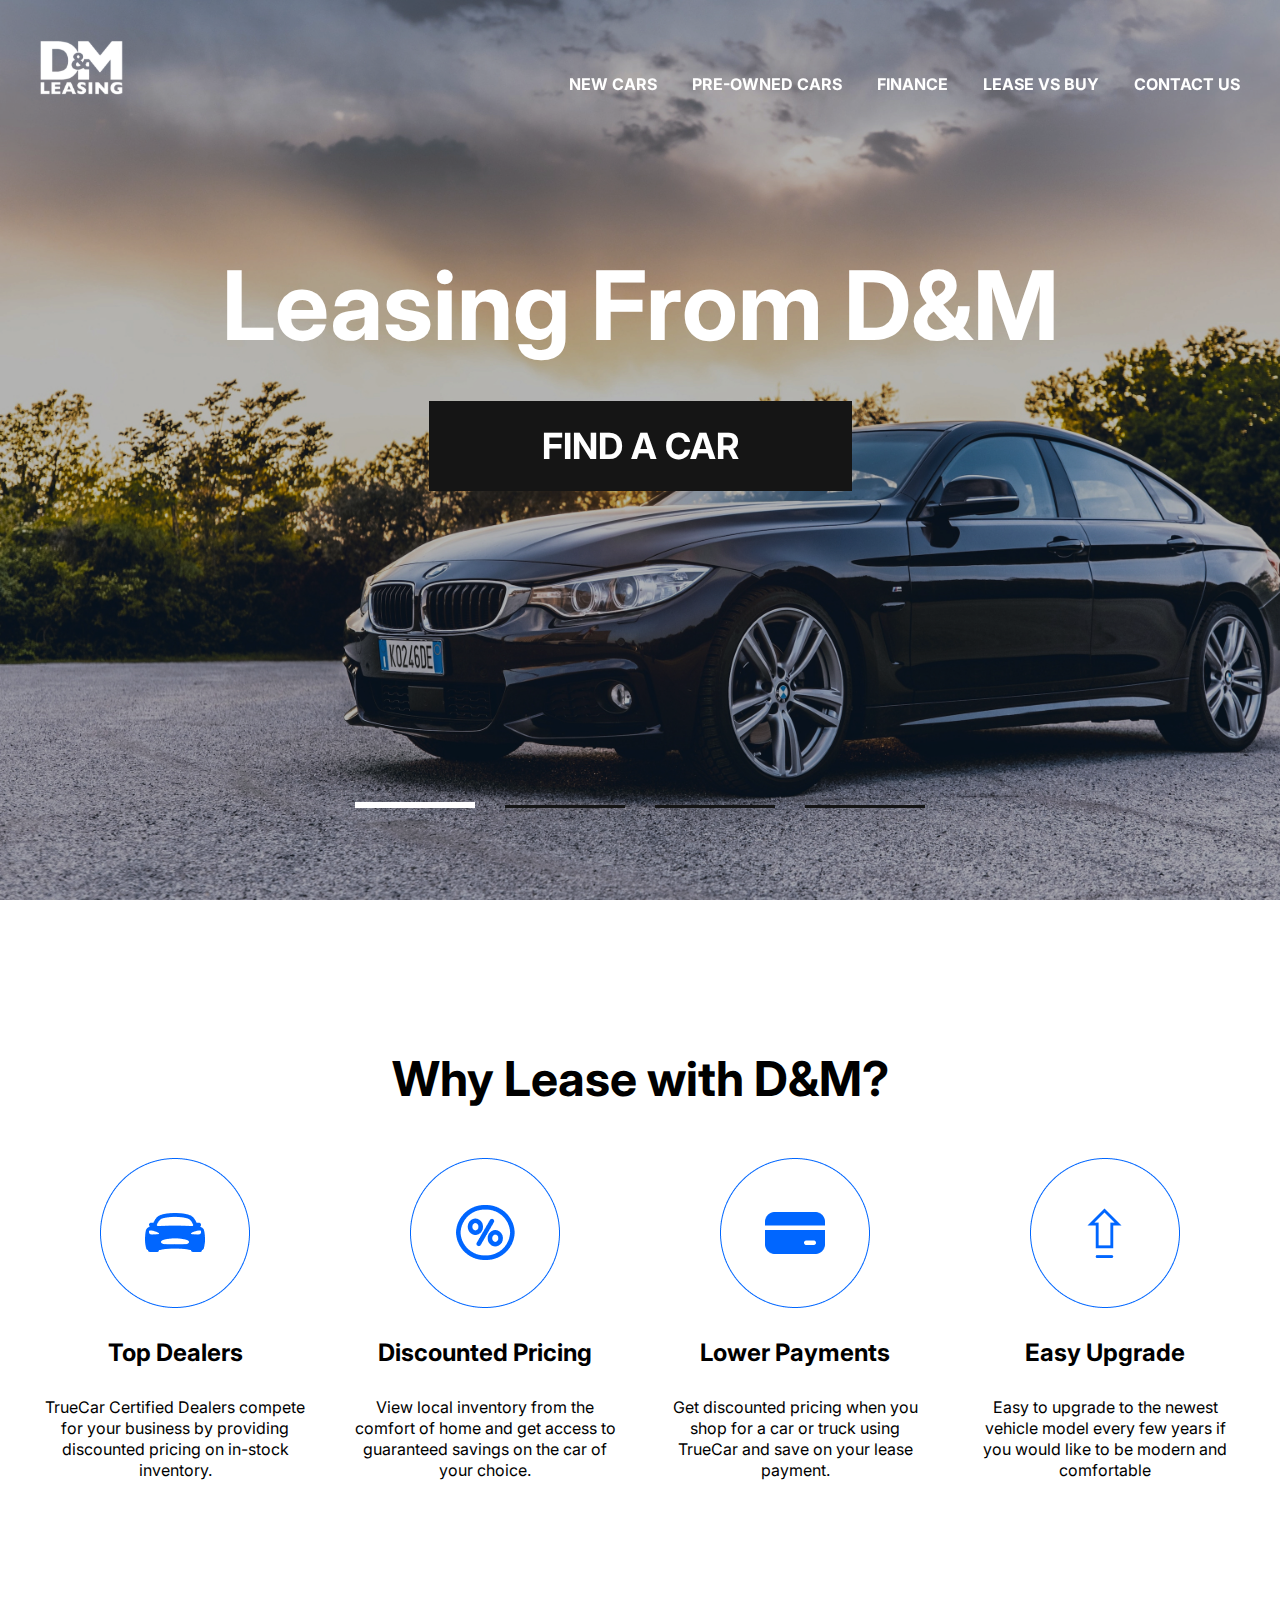
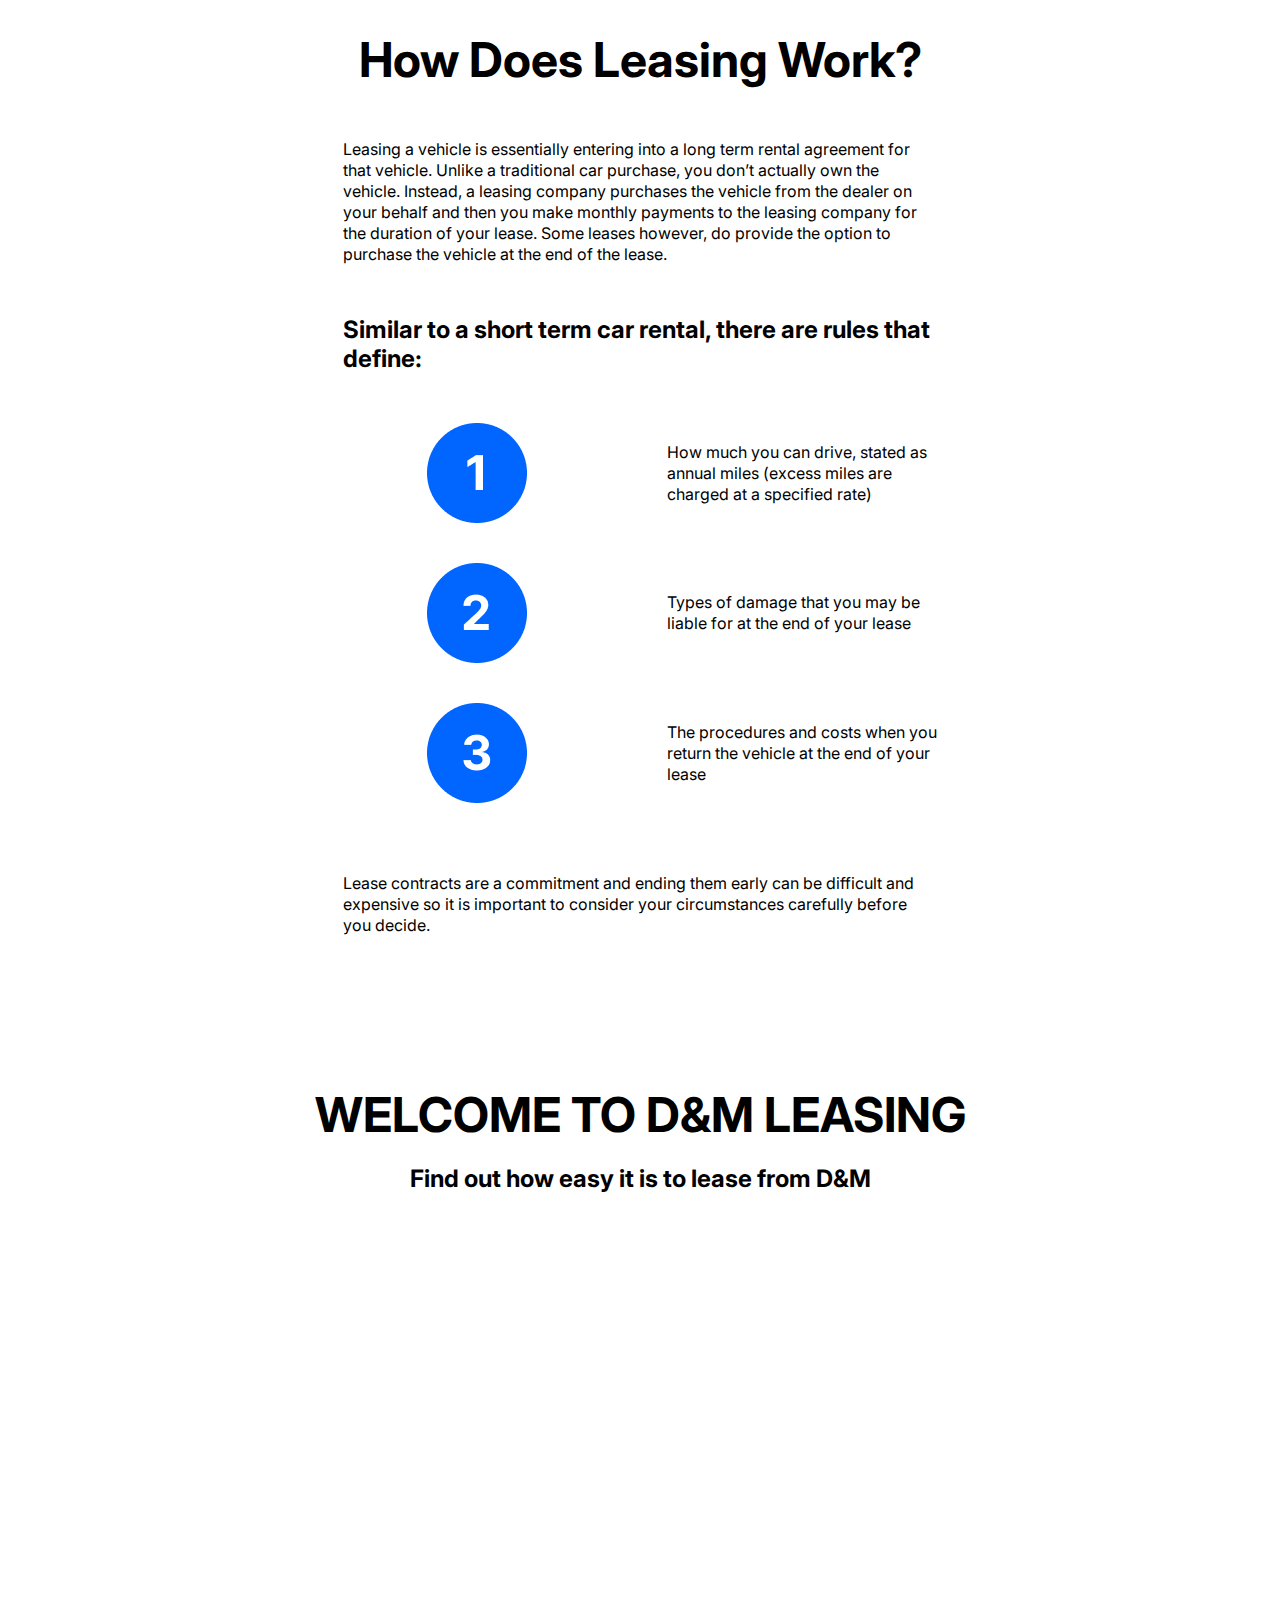
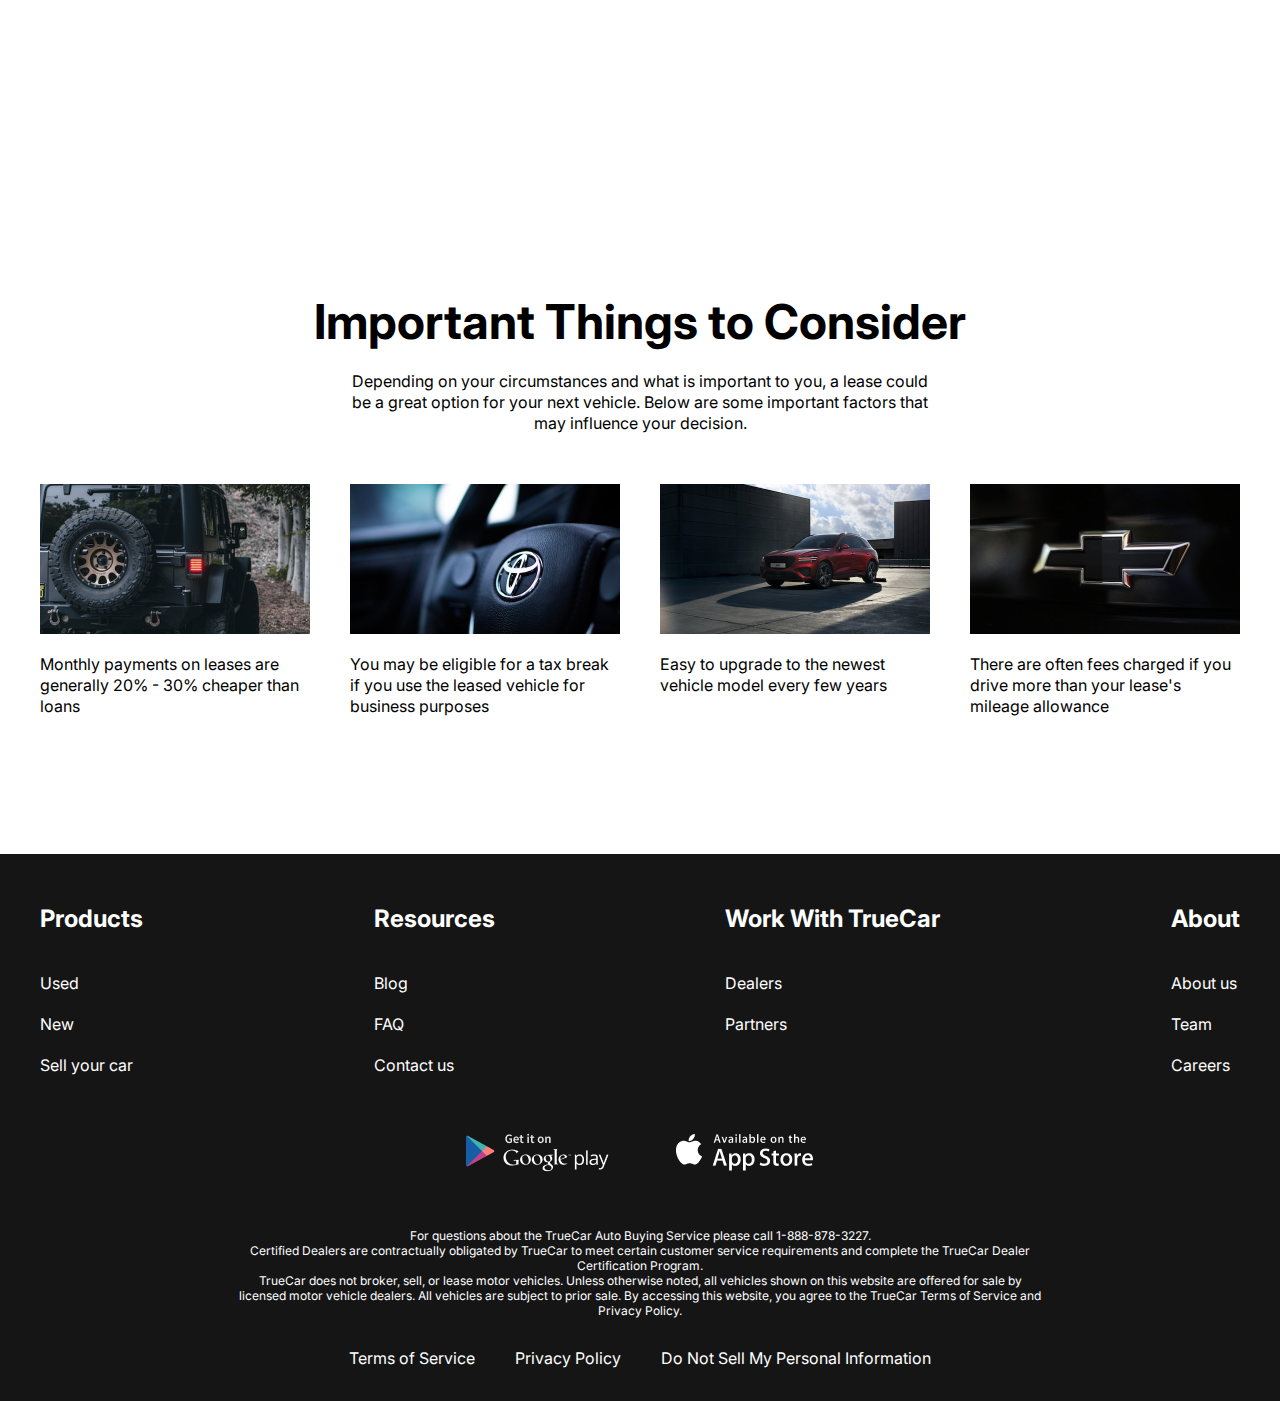
==== index.html @ ffce028c "-_-" ====
<!DOCTYPE html>
<html lang="en">
<head>
    <meta charset="UTF-8">
    <meta http-equiv="X-UA-Compatible" content="IE=edge">
    <meta name="viewport" content="width=device-width, initial-scale=1.0">
    <link rel="preconnect" href="https://fonts.googleapis.com">
    <link rel="preconnect" href="https://fonts.gstatic.com" crossorigin>
    <link href="https://fonts.googleapis.com/css2?family=Inter:wght@400;700&display=swap" rel="stylesheet">
    <link rel="stylesheet" href="css/reset.css">
    <link rel="stylesheet" href="css/slick.css">
    <link rel="stylesheet" href="css/style.css">
    <title>Document</title>
</head>
<body>

    <header class="header header-main">
        <div class="container">
            <div class="header__inner">
                <a href="index.html" class="header__logo">
                    <img src="image/logo.svg" alt="">
                </a>
                <nav class="menu">
                    <button class="burger">
                        <span class="burger__line"></span>
                        <span class="burger__line"></span>
                        <span class="burger__line"></span>
                    </button>
                    <ul class="menu__list">
                        <li class="menu__list-item"><a href="#" class="menu__list-link">NEW CARS</a></li>
                        <li class="menu__list-item"><a href="#" class="menu__list-link">PRE-OWNED CARS</a></li>
                        <li class="menu__list-item"><a href="#" class="menu__list-link">FINANCE</a></li>
                        <li class="menu__list-item"><a href="#" class="menu__list-link">LEASE VS BUY</a></li>
                        <li class="menu__list-item"><a href="#" class="menu__list-link">CONTACT US</a></li>
                    </ul>
                </nav>
            </div>
        </div>
    </header>

    <main>
        <section class="top">
            <div class="container">
                <h1 class="title">Leasing From D&M</h1>
                <a href="#" class="top__link">FIND A CAR</a>
            </div>
        </section>
        <div class="slider">
            <div class="slider-slide" style="background-image: url(image/slider-img.jpg);"></div>
            <div class="slider-slide" style="background-image: url(image/slider-img.jpg);"></div>
            <div class="slider-slide" style="background-image: url(image/slider-img.jpg);"></div>
            <div class="slider-slide" style="background-image: url(image/slider-img.jpg);"></div>
        </div>

        <section class="why-lease">
            <div class="container">
                <h2 class="why-lease__title title-h2">Why Lease with D&M?</h2>
                <div class="why-lease__cards">
                    <div class="why-lease__card">
                        <div class="why-lease__card-img">
                            <img src="image/why-lease-img1.png" alt="">
                        </div>
                        <h3 class="why-lease__card-title">Top Dealers</h3>
                        <p class="why-lease__card-text">
                            TrueCar Certified Dealers compete for your business by providing discounted pricing on in-stock inventory.
                        </p>
                    </div>
                    <div class="why-lease__card">
                        <div class="why-lease__card-img">
                            <img src="image/why-lease-img2.png" alt="">
                        </div>
                        <h3 class="why-lease__card-title">Discounted Pricing</h3>
                        <p class="why-lease__card-text">
                            View local inventory from the comfort of home and get access to guaranteed savings on the car of your choice.
                        </p>
                    </div>
                    <div class="why-lease__card">
                        <div class="why-lease__card-img">
                            <img src="image/why-lease-img3.png" alt="">
                        </div>
                        <h3 class="why-lease__card-title">Lower Payments</h3>
                        <p class="why-lease__card-text">
                            Get discounted pricing when you shop for a car or truck using TrueCar and save on your lease payment.
                        </p>
                    </div>
                    <div class="why-lease__card">
                        <div class="why-lease__card-img">
                            <img src="image/why-lease-img4.png" alt="">
                        </div>
                        <h3 class="why-lease__card-title">Easy Upgrade</h3>
                        <p class="why-lease__card-text">
                            Easy to upgrade to the newest vehicle model every few years if you would like to be modern and comfortable
                        </p>
                    </div>
                </div>
            </div>
        </section>

        <section class="how-does">
            <div class="container">
                <div class="how-does__column">
                    <h2 class="how-does__title title-h2">How Does Leasing Work?</h2>
                    <p class="how-does__text">
                        Leasing a vehicle is essentially entering into a long term rental agreement for that vehicle. Unlike a traditional car purchase, you don’t actually own the vehicle. Instead, a leasing company purchases the vehicle from the dealer on your behalf and then you make monthly payments to the leasing company for the duration of your lease. Some leases however, do provide the option to purchase the vehicle at the end of the lease.
                    </p>
                    <p class="how-does__text-bold">
                        Similar to a short term car rental, there are rules that define:
                    </p>
                    <div class="how-does__column-2">
                        <div class="how-does__row">
                            <div class="how-does__row-img">
                                <img src="image/how-does__row-img1.png" alt="">
                            </div>
                            <div class="how-does__row-text">
                                How much you can drive, stated as annual miles (excess miles are charged at a specified rate)
                            </div>
                        </div>
                        <div class="how-does__row">
                            <div class="how-does__row-img">
                                <img src="image/how-does__row-img2.png" alt="">
                            </div>
                            <div class="how-does__row-text">
                                Types of damage that you may be liable for at the end of your lease
                            </div>
                        </div>
                        <div class="how-does__row">
                            <div class="how-does__row-img">
                                <img src="image/how-does__row-img3.png" alt="">
                            </div>
                            <div class="how-does__row-text">
                                The procedures and costs when you return the vehicle at the end of your lease
                            </div>
                        </div>
                    </div>
                    <p class="how-does__text">
                        Lease contracts are a commitment and ending them early can be difficult and expensive so it is important to consider your circumstances carefully before you decide.
                    </p>
                </div>
            </div>
        </section>

        <section class="welcome">
            <div class="container">
                <div class="welcome__inner">
                    <h2 class="welcome__title title-h2">WELCOME TO D&M LEASING</h2>
                    <p class="welcome__text">
                        Find out how easy it is to lease from D&M
                    </p>
                    <iframe class="video" width="1000px" height="500px" src="https://www.youtube.com/embed/lq149gCzkvE?controls=0" title="Youtube video player" frameborder="0" allow="accelerometer; autoplay; clipboard-write; encrypted-media; gyroscope; picture-in-picture; web-share" allowfullscreen></iframe>
                </div>
            </div>
        </section>
        
        <section class="important">
            <div class="container">
                <div class="important__inner">
                    <h2 class="important__title title-h2">Important Things to Consider</h2>
                    <p class="important__text">
                        Depending on your circumstances and what is important to you, a lease could be a great option for your next vehicle. Below are some important factors that may influence your decision.
                    </p>
                    <div class="important__cards">
                        <div class="important__card">
                            <div class="important__card-img">
                                <img src="image/important-img1.jpg" alt="">
                            </div>
                            <p class="important__card-text">
                                Monthly payments on leases are generally 20% - 30% cheaper than loans
                            </p>
                        </div>
                        <div class="important__card">
                            <div class="important__card-img">
                                <img src="image/important-img2.jpg" alt="">
                            </div>
                            <p class="important__card-text">
                                You may be eligible for a tax break if you use the leased vehicle for business purposes
                            </p>
                        </div>
                        <div class="important__card">
                            <div class="important__card-img">
                                <img src="image/important-img3.jpg" alt="">
                            </div>
                            <p class="important__card-text">
                                Easy to upgrade to the newest vehicle model every few years
                            </p>
                        </div>
                        <div class="important__card">
                            <div class="important__card-img">
                                <img src="image/important-img4.jpg" alt="">
                            </div>
                            <p class="important__card-text">
                                There are often fees charged if you drive more than your lease's mileage allowance
                            </p>
                        </div>
                    </div>
                </div>
            </div>
        </section>

        <footer class="footer">
            <div class="container">
                <div class="footer__inner">
                    <div class="footer__columns">
                        <div class="footer__column">
                            <h4 class="footer__column-title">Products</h4>
                            <ul class="footer__column-list">
                                <li><a href="#" class="footer__products-link">Used</a></li>
                                <li><a href="#" class="footer__products-link">New</a></li>
                                <li><a href="#" class="footer__products-link">Sell your car</a></li>
                            </ul>
                        </div>
                        <div class="footer__column">
                            <h4 class="footer__column-title">Resources</h4>
                            <ul class="footer__column-list">
                                <li><a href="#" class="footer__products-link">Blog</a></li>
                                <li><a href="#" class="footer__products-link">FAQ</a></li>
                                <li><a href="#" class="footer__products-link">Contact us</a></li>
                            </ul>
                        </div>
                        <div class="footer__column">
                            <h4 class="footer__column-title">Work With TrueCar</h4>
                            <ul class="footer__column-list">
                                <li><a href="#" class="footer__products-link">Dealers</a></li>
                                <li><a href="#" class="footer__products-link">Partners</a></li>
                            </ul>
                        </div>
                        <div class="footer__column">
                            <h4 class="footer__column-title">About</h4>
                            <ul class="footer__column-list">
                                <li><a href="#" class="footer__products-link">About us</a></li>
                                <li><a href="#" class="footer__products-link">Team</a></li>
                                <li><a href="#" class="footer__products-link">Careers</a></li>
                            </ul>
                        </div>
                    </div>
                    <div class="download-links">
                        <a href="#">
                            <img src="image/download-links-img1.png" alt="">
                        </a>
                        <a href="#">
                            <img src="image/download-links-img2.png" alt="">
                        </a>
                    </div>
                    <div class="footer__text">
                        <p class="footer__paragraph-1">
                            For questions about the TrueCar Auto Buying Service please call 1-888-878-3227.
                            <br>Certified Dealers are contractually obligated by TrueCar to meet certain customer service requirements and complete the TrueCar Dealer <br>Certification Program.
                        </p>
                        <p class="footer__paragraph-2">
                            TrueCar does not broker, sell, or lease motor vehicles. Unless otherwise noted, all vehicles shown on this website are offered for sale by licensed motor vehicle dealers. All vehicles are subject to prior sale. By accessing this website, you agree to the TrueCar Terms of Service and Privacy Policy.
                        </p>
                    </div>
                    <div class="footer__links">
                        <a href="#" class="footer__link">Terms of Service</a>
                        <a href="#" class="footer__link">Privacy Policy</a>
                        <a href="#" class="footer__link">Do Not Sell My Personal Information</a>
                    </div>
                </div>
            </div>
        </footer>
    </main>
    

    <script src="https://ajax.googleapis.com/ajax/libs/jquery/2.2.0/jquery.min.js"></script>
    <script src="js/slick.min.js"></script>
    <script src="js/script.js"></script>
</body>
</html>
---- css/style.css ----
body{
    font-family: 'Inter', sans-serif;
    font-weight: 400;
    font-size: 16px;
    line-height: 21px;
}

a{
    color: inherit;
}

.container{
    max-width: 1220px;
    padding: 0 10px;
    margin: 0 auto;
}

.header{
    background-color: #151515;
}

.header-main{
    position: absolute;
    background-color: transparent;
    z-index: 6;
    left: 0;
    right: 0;
}

.header__inner{
    padding: 40px 0 45px;
    display: flex;
    justify-content: space-between;
    align-items: flex-end;
}

.menu__list{
    display: flex;
    gap: 35px;
}

.menu__list-active{
    display: flex;
}

.menu__list-link{
    color: #fff;
    text-transform: uppercase;
    transition: all .3s;
    font-weight: 700;
}

.menu__list-link:hover{
    color: #0066FF;
}

.menu__list-link-active{
    color: #0066FF;
}

.burger{
    width: 30px;
    height: 20px;
    display: none;
    flex-direction: column;
    justify-content: space-between;
}

.burger__line{
    width: 100%;
    height: 2px;
    background-color: #fff;
    display: block;
}

.top{
    position: absolute;
    color: #fff;
    text-align: center;
    padding-top: 247px;
    z-index: 5;
    left: 0;
    right: 0;
}

.title{
    padding-bottom: 38px;
    font-size: 96px;
    font-weight: 700;
    line-height: 116px;
}

.top__link{
    background-color: #151515;
    padding: 23px 113px;
    text-transform: uppercase;
    font-size: 36px;
    font-weight: 700;
    line-height: 44px;
    transition: all .3s;
    display: inline-block;
}

.top__link:hover{
    background-color: #0066FF;
}

.slider::before{
    content: "";
    position: absolute;
    background: rgba(21, 21, 21, .3);
    left: 0;
    right: 0;
    top: 0;
    bottom: 0;
    z-index: 1;
}

.slider-slide{
    background-repeat: no-repeat;
    background-size: cover;
    background-position: center;
    height: 100vh;
}

.slick-dots{
    position: absolute;
    display: flex;
    align-items: flex-end;
    bottom: 92px;
    left: 50%;
    transform: translateX(-50%);
    z-index: 2;
}

.slick-dots li{
    font-size: 0;
    width: 120px;
    height: 3px;
    background-color: #151515;
}

.slick-dots li + li{
    margin-left: 30px;
}

.slick-dots .slick-active{
    height: 6px;
    background-color: #fff;
}

.why-lease{
    padding-top: 150px;
}

.why-lease__title{
    padding-bottom: 50px;
}

.title-h2{
    text-align: center;
    font-size: 48px;
    font-weight: 700;
    line-height: 58px;
}

.why-lease__cards{
    display: grid;
    grid-template-columns: repeat(auto-fit, minmax(270px, 1fr));
    gap: 50px 40px;
}

.why-lease__card{
    display: flex;
    flex-direction: column;
    align-items: center;
}

.why-lease__card-title{
    font-size: 24px;
    font-weight: 700;
    line-height: 29px;
    padding: 30px 0;
}

.why-lease__card-text{
    max-width: 270px;
    text-align: center;
}

.how-does{
    padding-top: 150px;
}

.how-does__title{
    padding-bottom: 50px;
}

.how-does__column{
    max-width: 594px;
    margin: 0 auto;
}

.how-does__text-bold{
    font-size: 24px;
    font-weight: 700;
    line-height: 29px;
    padding: 50px 0;
}

.how-does__column-2{
    padding-bottom: 70px;
    max-width: 510px;
    margin-left: auto;
}

.how-does__row{
    display: flex;
    align-items: center;
    justify-content: space-between;
}

.how-does__row + .how-does__row{
    padding-top: 40px;
}

.how-does__row-text{
    max-width: 270px;
}

.welcome{
    padding-top: 150px;
    text-align: center;
}

.welcome__inner{
    display: flex;
    flex-direction: column;
    align-items: center;
}

.welcome__text{
    font-size: 24px;
    font-weight: 700;
    line-height: 29px;
    padding: 20px 0 50px;
}

.important{
    padding-top: 150px;
}

.important__inner{
    display: flex;
    flex-direction: column;
    align-items: center;
}

.important__text{
    padding: 20px 0 50px;
    max-width: 580px;
    text-align: center;
}

.important__cards{
    display: grid;
    grid-template-columns: repeat(auto-fit, minmax(270px, 1fr));
    gap: 50px 40px;
    width: 100%;
}

.important__card-img img{
    width: 100%;
}

.important__card-text{
    padding-top: 20px;
}

.footer{
    background-color: #151515;
    color: #fff;
    margin-top: 137px;
    padding: 50px 0 32px;
}

.footer__inner{
    display: flex;
    flex-direction: column;
    align-items: center;
}

.footer__columns{
    display: flex;
    flex-wrap: wrap;
    justify-content: space-between;
    padding-bottom: 50px;
    width: 100%;
    gap: 30px;
}

.footer__column-title{
    padding-bottom: 40px;
    font-size: 24px;
    font-weight: 700;
    line-height: 29px;
}

.footer__column-list li + li{
    margin-top: 20px;
}

.download-links{
    display: flex;
    justify-content: center;
}

.download-links a + a{
    margin-left: 40px;
}

.footer__text{
    text-align: center;
    max-width: 806px;
    font-size: 12px;
    line-height: 15px;
    margin: 52px 0 30px;
}

.footer__link{
    white-space: nowrap;
}

.footer__links{
    display: flex;
    flex-wrap: wrap;
    justify-content: center;
    gap: 40px;
}

.footer__links a{
    display: inline-block;
}

@media (max-width: 1020px){
    .video{
        width: 100%;
    }
}

@media (max-width: 991px){
    .burger{
        display: flex;
    }
    .burger,
    .header__logo{
        position: relative;
        z-index: 10;
    }
    .menu__list{
        position: absolute;
        background-color: #151515;
        flex-direction: column;
        align-items: center;
        top: 0;
        right: 0;
        bottom: 0;
        width: 200px;
        height: 100vh;
        z-index: 5;
        padding-top: 180px;
        transform: translateY(-100%);
        transition: transform .3s;
    }
    .menu__list.menu__list-active{
        transform: translateY(0);
    }
}

@media (max-width: 649px){
    .title{
        font-size: 72px;
        line-height: 80px;
    }
    .top__link{
        padding: 13px 60px;
        font-size: 24px;
    }
    .slick-dots li{
        width: 50px;
    }
    .slick-dots{
        bottom: 40px;
    }
    .footer__column{
        width: 42%;
    }
    .footer__link{
        font-size: 14px;
    }
    .footer__links{
        gap: 10px 20px;
    }
    .video{
        height: 300px;
    }
}

@media (max-width: 599px){
    .why-lease__card-text{
        max-width: 100%;
    }
}

@media (max-width: 440px){
    .title-h2{
        font-size: 34px;
        line-height: 48px;
    }
    .how-does__text-bold,
    .welcome__text{
        font-size: 20px;
        line-height: 24px;
    }
    .how-does__row{
        flex-direction: column;
        gap: 20px;
        text-align: center;
    }
    .why-lease,
    .how-does,
    .welcome,
    .important{
        padding-top: 100px;
    }
    .footer{
        margin-top: 100px;
    }
}

@media (max-width: 382px){
    .title{
        font-size: 58px;
        line-height: 64px;
    }
}
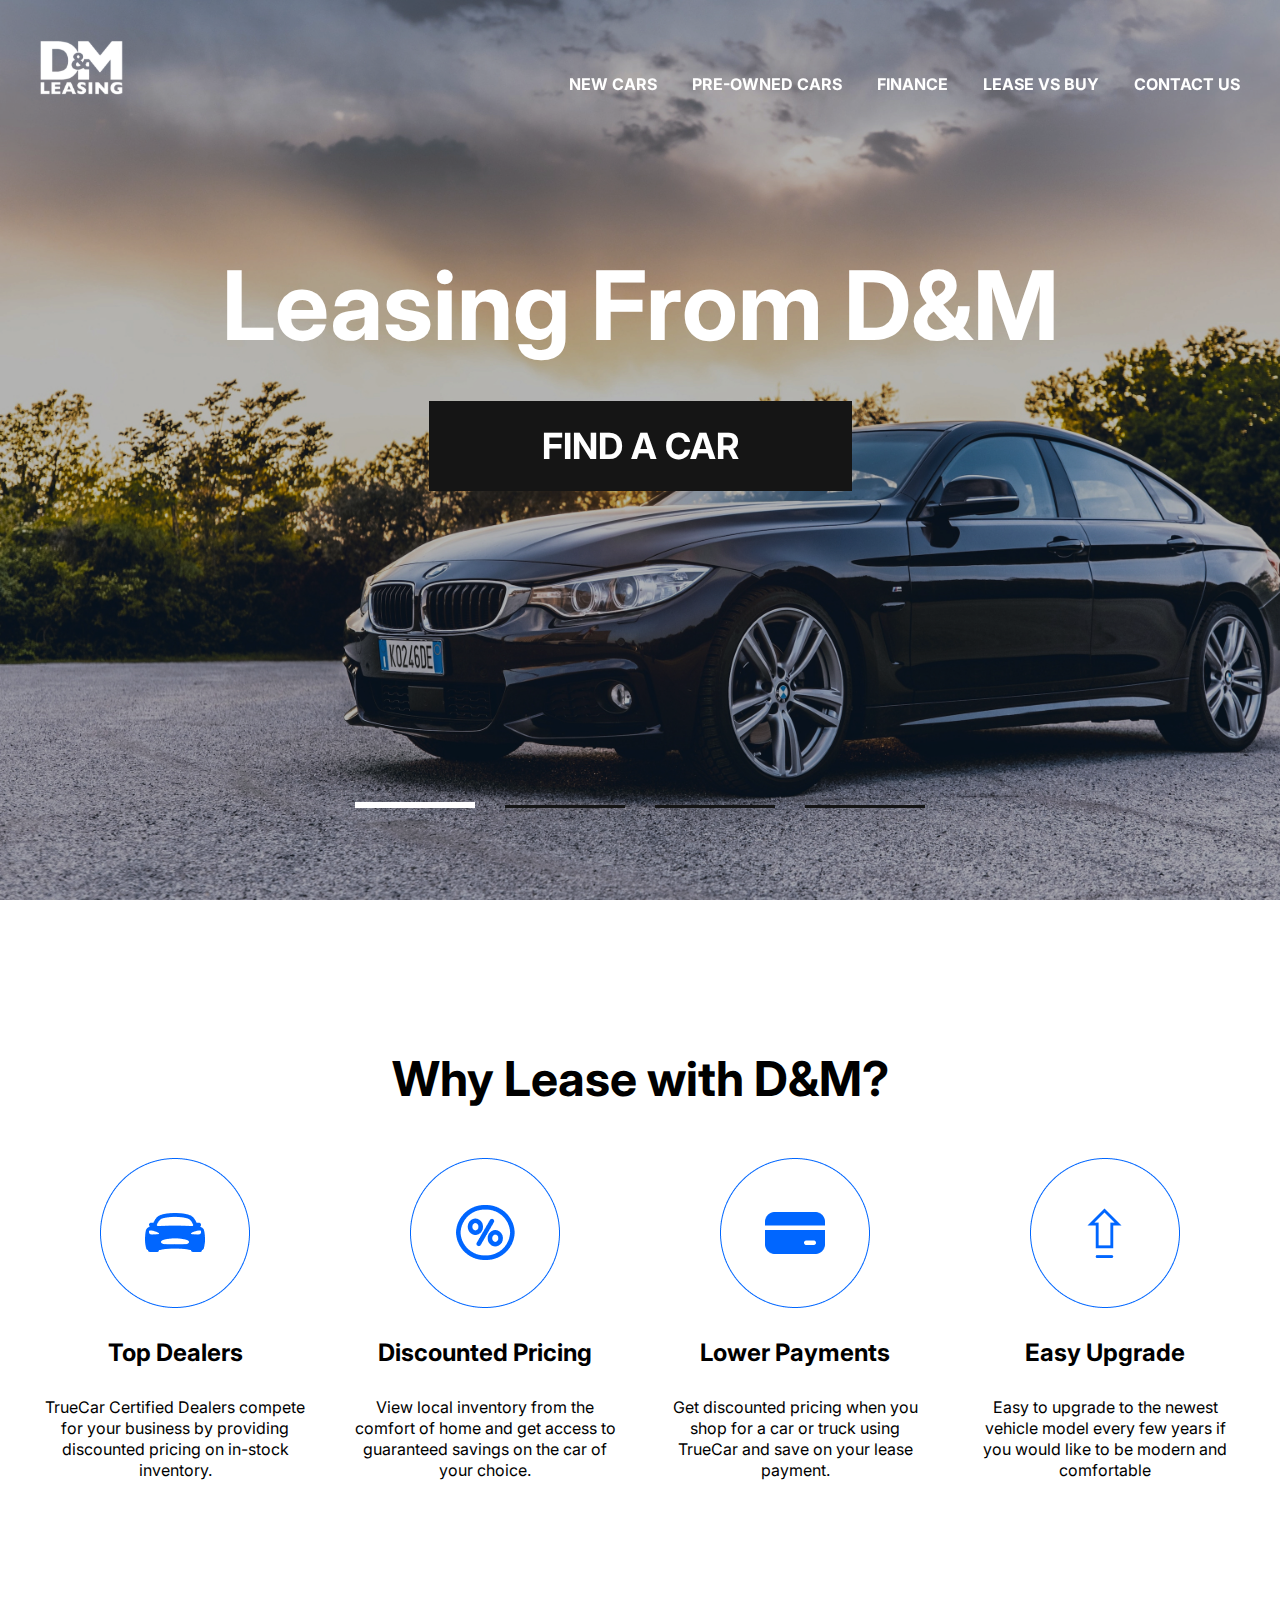
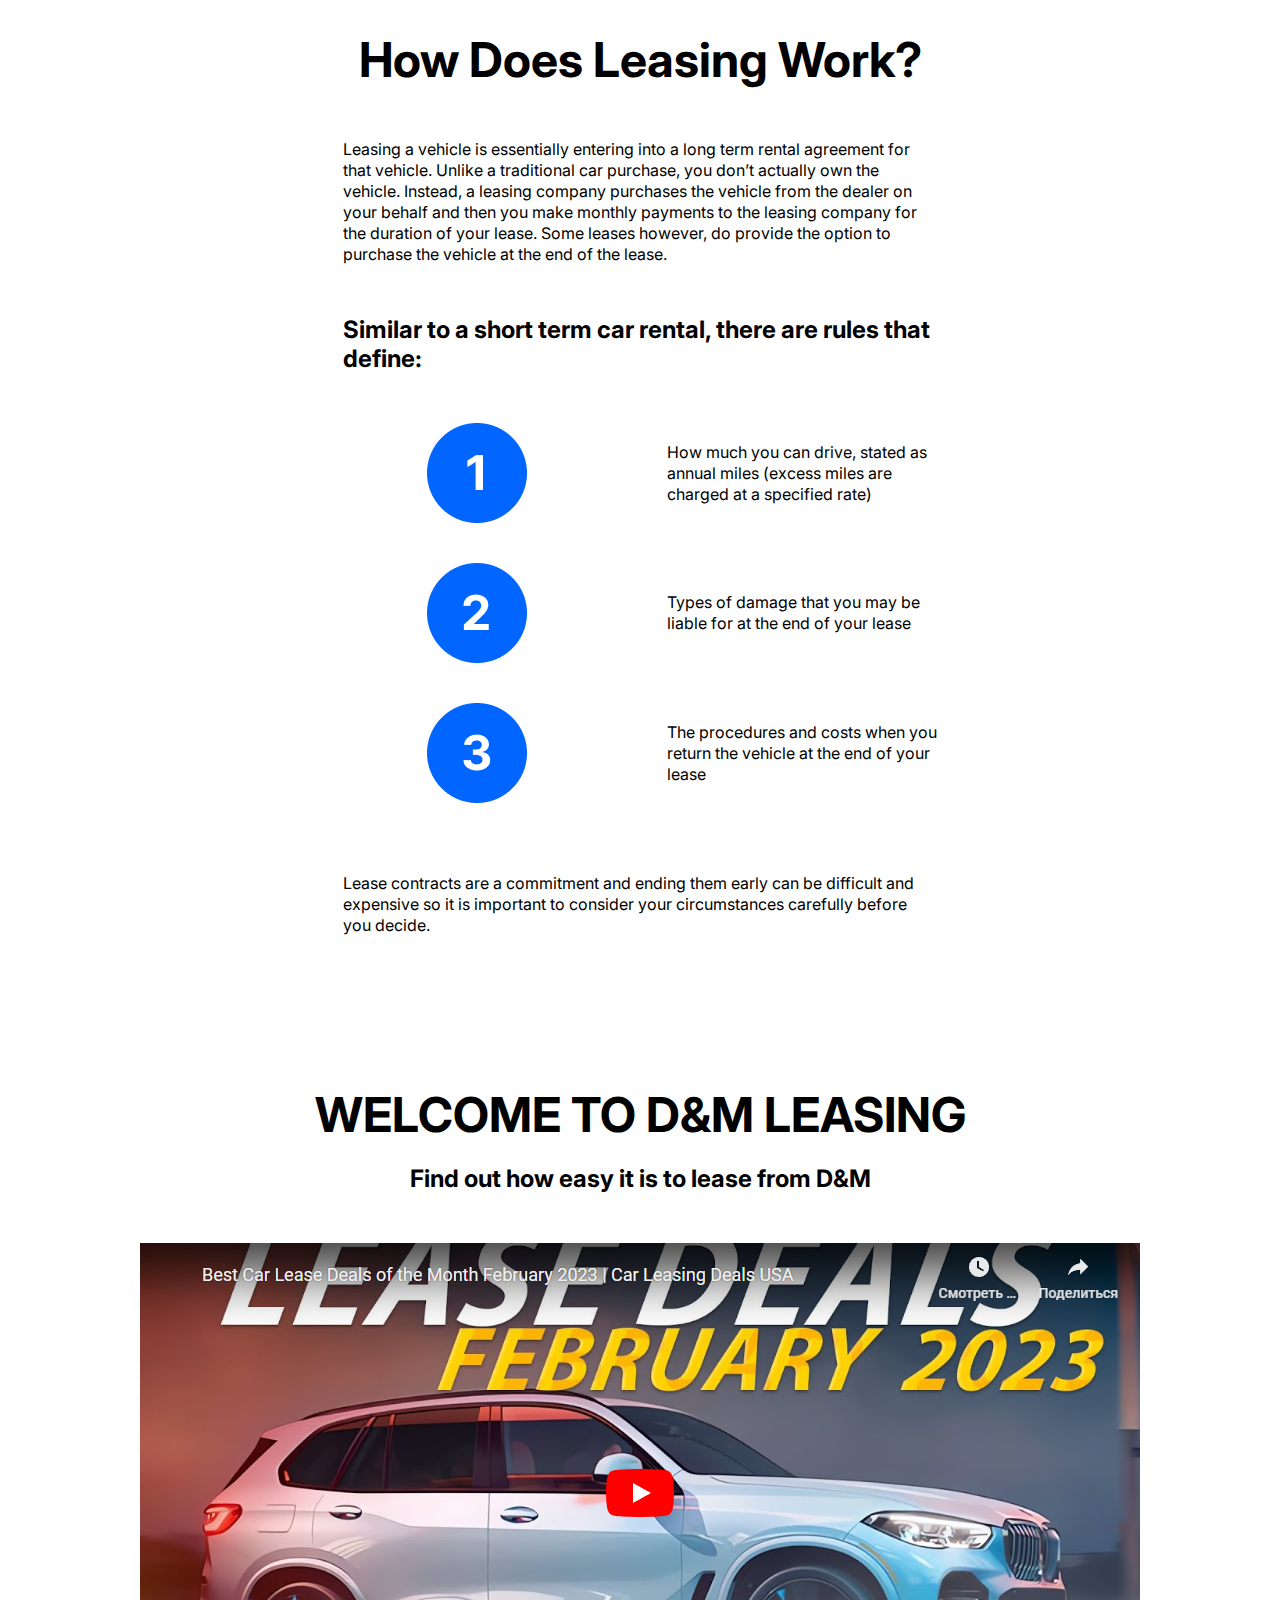
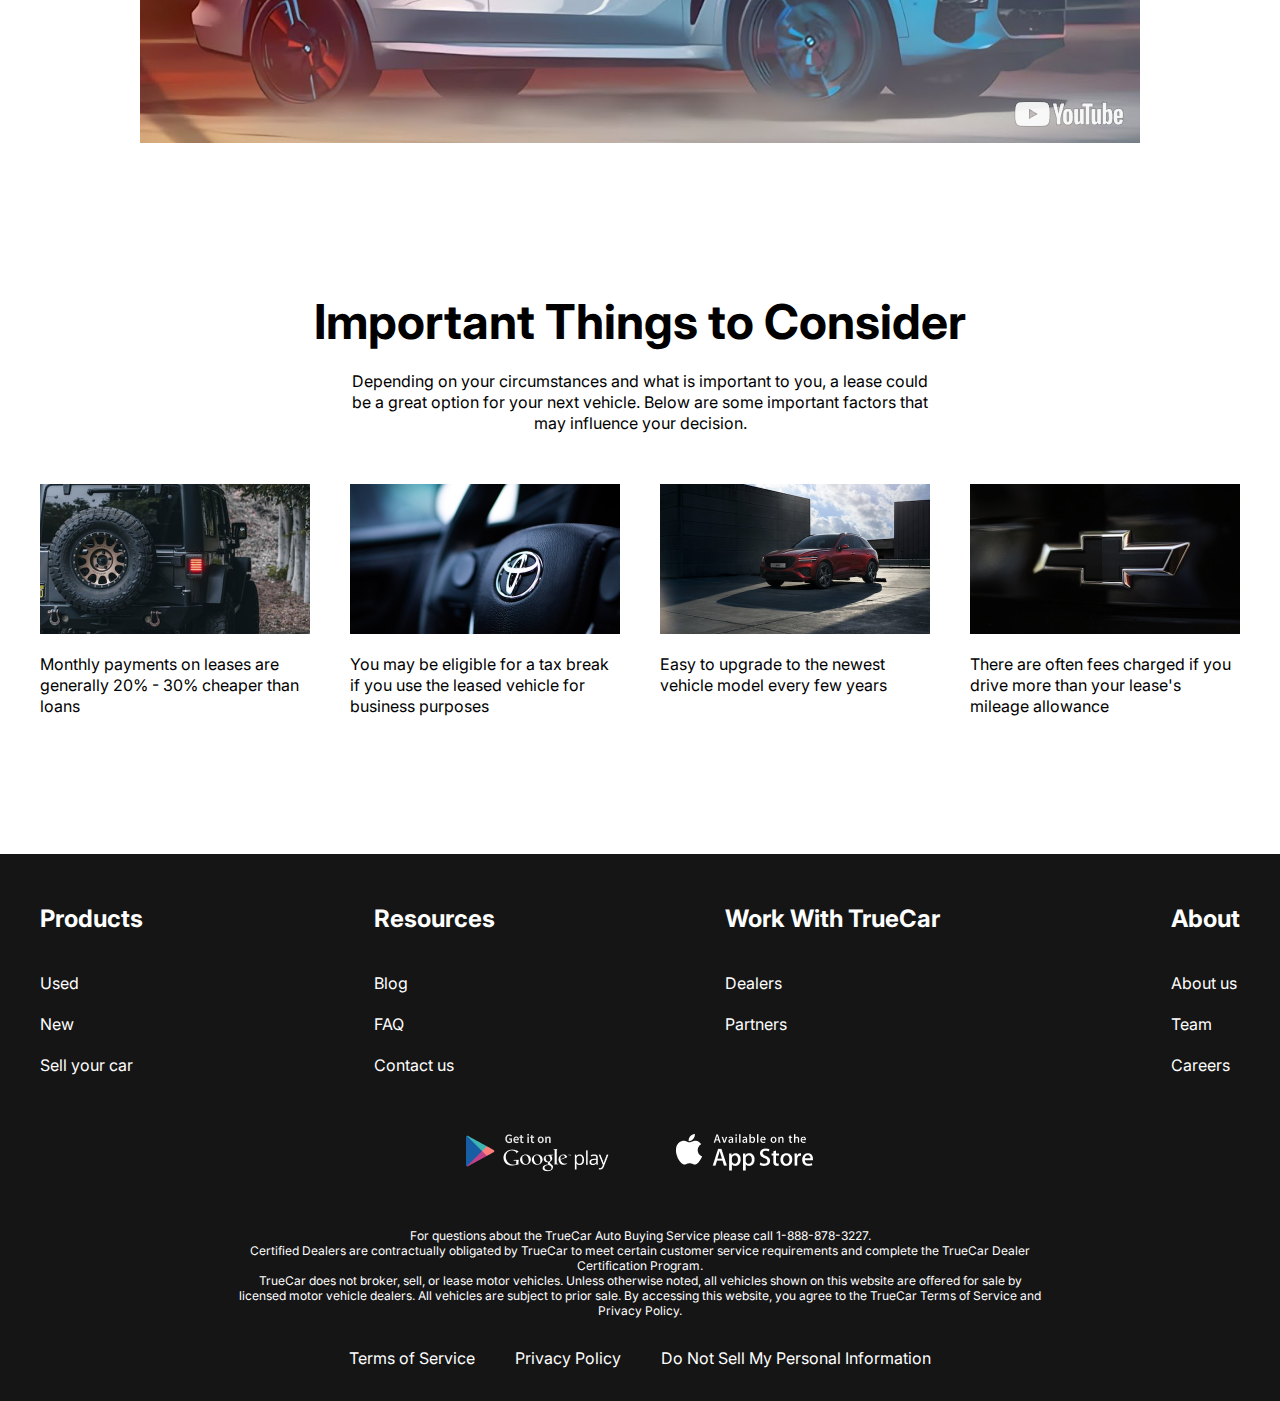
==== commit 1d4ca08e: "-_-" ====
--- a/index.html
+++ b/index.html
@@ -27,11 +27,11 @@
                         <span class="burger__line"></span>
                     </button>
                     <ul class="menu__list">
-                        <li class="menu__list-item"><a href="#" class="menu__list-link">NEW CARS</a></li>
+                        <li class="menu__list-item"><a href="new-cars.html" class="menu__list-link">NEW CARS</a></li>
                         <li class="menu__list-item"><a href="#" class="menu__list-link">PRE-OWNED CARS</a></li>
                         <li class="menu__list-item"><a href="#" class="menu__list-link">FINANCE</a></li>
                         <li class="menu__list-item"><a href="#" class="menu__list-link">LEASE VS BUY</a></li>
-                        <li class="menu__list-item"><a href="#" class="menu__list-link">CONTACT US</a></li>
+                        <li class="menu__list-item"><a href="contact-us.html" class="menu__list-link">CONTACT US</a></li>
                     </ul>
                 </nav>
             </div>
@@ -146,7 +146,9 @@
                     <p class="welcome__text">
                         Find out how easy it is to lease from D&M
                     </p>
-                    <iframe class="video" width="1000px" height="500px" src="https://www.youtube.com/embed/lq149gCzkvE?controls=0" title="Youtube video player" frameborder="0" allow="accelerometer; autoplay; clipboard-write; encrypted-media; gyroscope; picture-in-picture; web-share" allowfullscreen></iframe>
+                    <div class="video-inner">
+                        <img src="image/youtube.png" alt="">
+                    </div>
                 </div>
             </div>
         </section>
--- a/css/style.css
+++ b/css/style.css
@@ -246,6 +246,11 @@
     padding: 20px 0 50px;
 }
 
+.video-inner{
+    width: 100%;
+    cursor: pointer;
+}
+
 .important{
     padding-top: 150px;
 }
@@ -340,6 +345,109 @@
 
 .footer__links a{
     display: inline-block;
+}
+
+.choose{
+    padding-top: 100px;
+}
+
+.choose__inner{
+    display: flex;
+    flex-direction: column;
+    align-items: center;
+}
+
+.choose__inner-nav{
+    display: flex;
+    justify-content: center;
+    flex-wrap: wrap;
+    margin: 50px 0 100px;
+    gap: 30px 80px;
+}
+
+.choose__inner-nav_link{
+    transition: all .3s;
+}
+
+.choose__inner-nav_link:hover{
+    color: #0066FF;
+}
+
+.choose__inner-nav_link-active{
+    color: #0066FF;
+}
+
+.choose__inner_cards{
+    display: flex;
+    flex-wrap: wrap;
+    justify-content: center;
+    gap: 60px 40px;
+}
+
+.choose__inner-card{
+    display: flex;
+    flex-direction: column;
+    align-items: center;
+    gap: 20px;
+    border: solid 1px #0066FF;
+    width: 270px;
+}
+
+.choose__inner-card_title,
+.choose__inner-card_credit,
+.choose__inner-nav_link,
+.choose__inner-card-2_text{
+    font-size: 24px;
+    font-weight: 700;
+    line-height: 29px;
+}
+
+.choose__inner-card_details{
+    color: #0066FF;
+    border-top: solid 1px #0066FF;
+    padding: 2px;
+    width: 100%;
+    text-align: center;
+}
+
+.choose__inner-btn{
+    padding: 13px 61px;
+    background-color: #151515;
+    color: #fff;
+    margin-top: 70px;
+    transition: all .3s;
+}
+
+.choose__inner-btn:hover{
+    background-color: #0066FF;
+}
+
+.choose__inner-2{
+    display: flex;
+    flex-wrap: wrap;
+    justify-content: center;
+    padding-top: 150px;
+    gap: 60px 40px;
+}
+
+.choose__inner-card-2_bottom{
+    display: flex;
+    justify-content: space-between;
+    align-items: center;
+    flex-wrap: wrap;
+    margin-top: 20px;
+    gap: 20px;
+}
+
+.choose__inner-2-btn{
+    display: flex;
+    justify-content: center;
+}
+
+.choose__inner-card-2_btn{
+    padding: 4px 20px;
+    background-color: #0066FF;
+    color: #fff;
 }
 
 @media (max-width: 1020px){
@@ -373,7 +481,7 @@
         transition: transform .3s;
     }
     .menu__list.menu__list-active{
-        transform: translateY(0);
+        transform: translateX(0);
     }
 }
 
@@ -430,11 +538,18 @@
     .why-lease,
     .how-does,
     .welcome,
-    .important{
+    .important,
+    .choose__inner-2{
         padding-top: 100px;
     }
     .footer{
         margin-top: 100px;
+    }
+    .choose__inner-nav{
+        margin-bottom: 50px;
+    }
+    .choose__inner-nav{
+        gap: 20px 40px;
     }
 }
 
